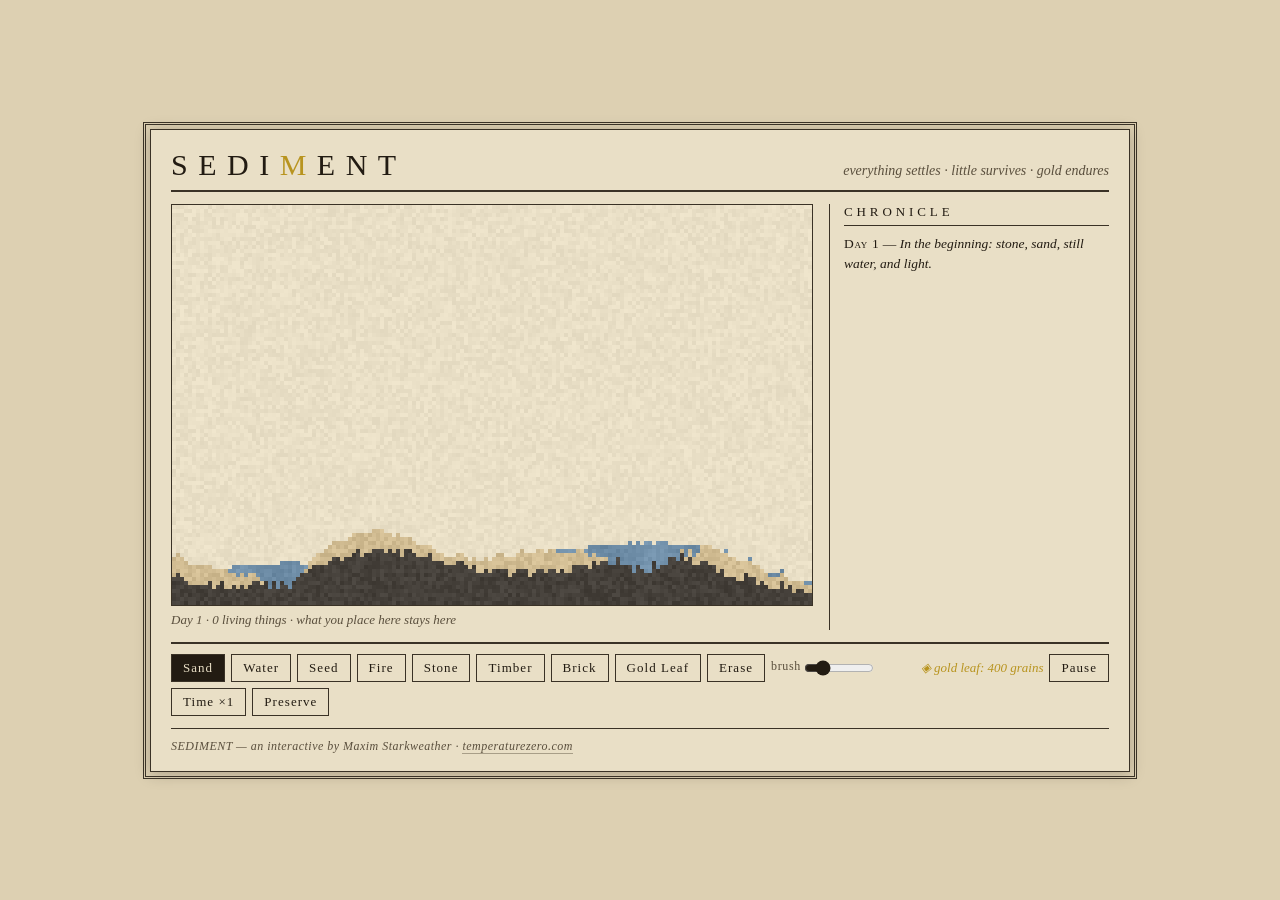
==== src/index.html @ f437fe9c "SEDIMENT A small persistent falling-sand world whose plants carry a one-byte genome. Single HTML fil" ====
<!DOCTYPE html>
<html lang="en">
<head>
<meta charset="UTF-8">
<meta name="viewport" content="width=device-width, initial-scale=1.0">
<title>SEDIMENT — a small world that remembers</title>
<meta name="description" content="A small persistent world of sand, water, fire, and gold that remembers what you build.">
<meta name="author" content="Maxim Starkweather">
<meta property="og:type" content="website">
<meta property="og:site_name" content="TemperatureZero">
<meta property="og:title" content="SEDIMENT — a small world that remembers">
<meta property="og:description" content="A small persistent world of sand, water, fire, and gold that remembers what you build.">
<meta property="og:url" content="https://demo.temperaturezero.com/sediment/">
<meta property="og:image" content="https://demo.temperaturezero.com/sediment/og.png">
<meta name="twitter:card" content="summary_large_image">
<meta name="twitter:title" content="SEDIMENT — a small world that remembers">
<meta name="twitter:description" content="A small persistent world of sand, water, fire, and gold that remembers what you build.">
<meta name="twitter:image" content="https://demo.temperaturezero.com/sediment/og.png">
<meta name="theme-color" content="#ddd0b2">
<link rel="canonical" href="https://demo.temperaturezero.com/sediment/">
<link rel="icon" href="data:image/svg+xml,%3Csvg xmlns='http://www.w3.org/2000/svg' viewBox='0 0 32 32'%3E%3Crect width='32' height='32' fill='%23e9dfc6'/%3E%3Cpath d='M16 2.5 27.5 16 16 29.5 4.5 16Z' fill='%23b8941f'/%3E%3Cpath d='M16 9.5 22 16l-6 6.5L10 16Z' fill='%23e9dfc6'/%3E%3C/svg%3E">
<style>
  /* IM Fell English, self-hosted — matches how temperaturezero.com serves Space Grotesk */
  @font-face{
    font-family:'IM Fell English';
    font-style:normal;font-weight:400;font-display:swap;
    src:url(fonts/IMFellEnglish-Regular.woff2) format('woff2');
    unicode-range:U+0000-00FF,U+0131,U+0152-0153,U+02BB-02BC,U+02C6,U+02DA,U+02DC,U+0304,U+0308,U+0329,U+2000-206F,U+20AC,U+2122,U+2191,U+2193,U+2212,U+2215,U+FEFF,U+FFFD;
  }
  @font-face{
    font-family:'IM Fell English';
    font-style:italic;font-weight:400;font-display:swap;
    src:url(fonts/IMFellEnglish-Italic.woff2) format('woff2');
    unicode-range:U+0000-00FF,U+0131,U+0152-0153,U+02BB-02BC,U+02C6,U+02DA,U+02DC,U+0304,U+0308,U+0329,U+2000-206F,U+20AC,U+2122,U+2191,U+2193,U+2212,U+2215,U+FEFF,U+FFFD;
  }
  :root{
    --vellum:#e9dfc6;
    --vellum-deep:#ddd0b2;
    --ink:#221b12;
    --ink-faded:#5a4f3d;
    --gold:#b8941f;
    --rule:#3a3226;
  }
  *{box-sizing:border-box;margin:0;padding:0}
  html{height:100%}
  body{
    min-height:100%;
    background:var(--vellum-deep);
    color:var(--ink);
    font-family:'IM Fell English', Georgia, 'Times New Roman', serif;
    display:flex;align-items:center;justify-content:center;
    padding:14px;
  }
  .folio{
    background:var(--vellum);
    border:1px solid var(--rule);
    outline:3px double var(--rule);
    outline-offset:4px;
    padding:18px 20px 16px;
    max-width:980px;width:100%;
    box-shadow:0 2px 14px rgba(34,27,18,.25);
    /* margin:auto (not align-items alone) so a tall folio overflows downward
       and stays scrollable instead of being clipped at the top on phones */
    margin:auto;
  }
  header{display:flex;justify-content:space-between;align-items:baseline;border-bottom:2px solid var(--rule);padding-bottom:8px;margin-bottom:12px}
  h1{font-size:30px;letter-spacing:.35em;font-weight:normal}
  h1 .g{color:var(--gold)}
  .motto{font-style:italic;color:var(--ink-faded);font-size:14px}
  .body{display:flex;gap:16px}
  .stage{flex:0 0 auto}
  canvas{
    display:block;
    border:1px solid var(--rule);
    image-rendering:pixelated;
    cursor:crosshair;
    touch-action:none;
    max-width:100%;
  }
  .status{font-size:13px;color:var(--ink-faded);margin-top:6px;font-style:italic;min-height:18px}
  .chronicle{
    flex:1 1 auto;min-width:200px;max-width:280px;
    border-left:1px solid var(--rule);
    padding-left:14px;
    display:flex;flex-direction:column;
  }
  .chronicle h2{
    font-size:13px;letter-spacing:.3em;font-weight:normal;
    border-bottom:1px solid var(--rule);padding-bottom:5px;margin-bottom:8px;
  }
  #chron{
    overflow-y:auto;max-height:400px;
    font-size:13.5px;line-height:1.5;
  }
  #chron p{margin-bottom:9px}
  #chron .d{font-variant:small-caps;letter-spacing:.05em}
  #chron .m{font-style:italic;color:var(--ink-faded)}
  #chron p:first-child .m{color:var(--ink)}
  .bench{
    margin-top:12px;border-top:2px solid var(--rule);padding-top:10px;
    display:flex;flex-wrap:wrap;gap:6px;align-items:center;
  }
  button{
    font-family:inherit;font-size:13px;letter-spacing:.08em;
    background:transparent;color:var(--ink);
    border:1px solid var(--rule);
    padding:5px 11px;cursor:pointer;
  }
  button:hover{background:rgba(34,27,18,.07)}
  button:focus-visible{outline:2px solid var(--gold);outline-offset:2px}
  button.sel{background:var(--ink);color:var(--vellum)}
  button.sel.goldbtn{background:var(--gold);color:var(--ink);border-color:var(--gold)}
  button:disabled{opacity:.35;cursor:not-allowed}
  .spacer{flex:1}
  .grains{font-size:13px;color:var(--gold);font-style:italic;white-space:nowrap}
  .small{font-size:12px;color:var(--ink-faded)}
  label{font-size:12px;color:var(--ink-faded);letter-spacing:.05em}
  input[type=range]{width:70px;accent-color:var(--ink);vertical-align:middle}
  .vaultnote{font-size:12px;color:#8a3b22;font-style:italic;margin-top:4px;display:none}
  .colophon{
    margin-top:12px;border-top:1px solid var(--rule);padding-top:8px;
    font-size:12px;line-height:1.5;color:var(--ink-faded);
    font-style:italic;letter-spacing:.04em;
  }
  .colophon a{
    color:var(--ink-faded);text-decoration:none;
    border-bottom:1px solid rgba(90,79,61,.45);
  }
  .colophon a:hover{color:var(--ink);border-bottom-color:var(--ink)}
  .colophon a:focus-visible{outline:2px solid var(--gold);outline-offset:2px}
  @media (max-width:820px){
    .body{flex-direction:column}
    .chronicle{border-left:none;border-top:1px solid var(--rule);padding-left:0;padding-top:10px;max-width:none}
    #chron{max-height:180px}
  }
  @media (max-width:560px){
    /* the title eats the width on a phone, leaving the motto in a five-line
       sliver beside it — give it its own line instead */
    header{flex-direction:column;align-items:flex-start;gap:3px}
    h1{font-size:24px;letter-spacing:.24em}
    .motto{font-size:13px}
    .folio{padding:14px 14px 12px}
  }
  @media (prefers-reduced-motion:reduce){ /* sim speed unaffected; no decorative motion exists */ }
</style>
</head>
<body>
<div class="folio">
  <header>
    <h1>SEDI<span class="g">M</span>ENT</h1>
    <div class="motto">everything settles &middot; little survives &middot; gold endures</div>
  </header>

  <div class="body">
    <div class="stage">
      <canvas id="c" width="640" height="400" aria-label="A small simulated world of sand, water, plants, fire and gold"></canvas>
      <div class="status" id="status">the world is waking&hellip;</div>
      <div class="vaultnote" id="vaultnote">The vault is unreachable — this world will live only until the page closes.</div>
    </div>
    <aside class="chronicle">
      <h2>CHRONICLE</h2>
      <div id="chron" aria-live="polite"></div>
    </aside>
  </div>

  <div class="bench" id="bench">
    <button data-el="2" class="sel">Sand</button>
    <button data-el="3">Water</button>
    <button data-el="4">Seed</button>
    <button data-el="6">Fire</button>
    <button data-el="1">Stone</button>
    <button data-el="10">Timber</button>
    <button data-el="11">Brick</button>
    <button data-el="9" class="goldbtn" id="goldbtn">Gold&nbsp;Leaf</button>
    <button data-el="0">Erase</button>
    <label>brush <input type="range" id="brush" min="1" max="6" value="2"></label>
    <div class="spacer"></div>
    <span class="grains" id="grains"></span>
    <button id="pause">Pause</button>
    <button id="speed">Time &times;1</button>
    <button id="save">Preserve</button>
  </div>

  <footer class="colophon">
    SEDIMENT — an interactive by Maxim Starkweather &middot;
    <a href="https://temperaturezero.com">temperaturezero.com</a>
  </footer>
</div>

<script>
(() => {
"use strict";

// ---------- constants ----------
const W = 160, H = 100, SCALE = 4;
const EMPTY=0, STONE=1, SAND=2, WATER=3, SEED=4, PLANT=5, FIRE=6, EMBER=7, ASH=8, GOLD=9, TIMBER=10, BRICK=11, FLOWER=12, ROOT=13;
const GOLD_BUDGET = 400;
const TICKS_PER_DAY = 900;
const SAVE_KEY = "sediment-world-v1";

// ---------- tunables ----------
// Per-tick rates. The sim runs one step per animation frame at Time x1, so a
// probability p means roughly p*60 events per second per eligible cell.
// Measured against qa/harness.mjs — change these, re-run the harness.
const P_SAND_SINK      = 0.6;     // sand displacing water beneath it
const WATER_REACH      = 8;       // how far water looks along a surface for a drain
const P_WATER_CREEP    = 0.22;    // sideways drift when there is nowhere to drain
const P_ASH_FALL       = 0.55;    // ash settles slower than sand
const P_ASH_SINK       = 0.30;    // ash working its way down through water
// Ash has to go somewhere. Plants are a matter source — one seed becomes two
// dozen cells and every one of them ends as ash — so with no sink the world
// silts up: measured at 6295 ash cells, 39% of the grid, with the pond filled
// in and the forest starved out behind it.
const P_ASH_DECAY      = 0.0006; // ash weathering away to nothing
const P_SEED_SCATTER   = 0.30;    // density when painting seed
const P_SEED_SINK      = 0.40;    // seed sinking through water
const P_SEED_GERMINATE = 0.03;    // per tick, once bedded on sand/ash near water
// The seed bank, and the reason a forest cannot be wiped out for good. Growth
// is a delayed, synchronised business: a cohort sown together flowers together
// and dies together, so the population booms and busts hard. With short-lived
// seed the bust simply ends it — measured, 3 runs in 4 went extinct inside 60
// days. Dormant seed rides out the crash and re-establishes afterwards.
const SEED_LIFESPAN    = 25000;   // ticks before an ungerminated seed may expire
const P_SEED_EXPIRE    = 0.0004;
// How far from water a seed will bed in, and how far water runs along a root,
// are the strain's own business now — see TRAIT_REACH and TRAIT_ROOT_W below.
// The wild-type values are the 6 and 10 these constants used to hold. A seed
// looking for a wet root is gone as a separate rule: roots that still carry
// water are sources in the water field, so one distance covers both.
const P_PLANT_GROW     = 0.02;
// Per *cell*, per tick. A mature stalk is ~24 cells and lives ~5000 ticks, so
// this works out to roughly 4 side shoots over a plant's life. Anything near the
// wither rate (0.002) and branching outpaces dying: the stand stops being a
// plant and becomes a vine that colonises the whole world.
const P_PLANT_BRANCH   = 0.00004;
const PLANT_LIFESPAN   = 4500;    // +/- noise, then it may wither
// Applies only to a tip, so a whole stalk dies back one cell at a time; the
// rate is per-cell, not per-plant, and a 24-cell tree takes ~24x this to go.
const P_PLANT_WITHER   = 0.01;
// Flowering and seed-set. This is the only way the world makes new seed on its
// own, which makes it the population's throttle as much as its engine.
// Measured on the tip cell, which is the YOUNGEST cell in the stalk — it was
// created last. A high value here delays flowering by its full amount *after*
// the tree finishes growing, and reproduction falls below replacement.
const FLOWER_AGE       = 600;
const FLOWER_MIN_H     = 6;       // ground-level sprouts do not flower
const P_FLOWER         = 0.006;   // per eligible tip per tick
const P_FLOWER_SEED    = 0.004;   // a flower gets ONE attempt, then reverts.
                                  // This also sets how long it stays open: at
                                  // 0.02 a flower was gone in under a second and
                                  // the bloom was never actually visible.
const SEED_THROW       = 12;      // how far the wind carries a dropped seed
// Crowding. Reproduction outruns withering exactly the way branching did, so
// new seed only takes where there is room for it.
const SEED_CROWD_R     = 4;
const SEED_CROWD_MAX   = 20;
// Heartwood: growth old enough to harden into timber.
const LIGNIFY_AGE      = 6000;
const P_LIGNIFY        = 0.02;
// Only the base of a stalk goes woody. Without a cap it runs all the way up:
// once the bottom cell is timber the one above is "rooted" on it and hardens
// too, so a whole tree lignifies faster than its crown dies back and the world
// ends up all stumps and no green — measured at 360 timber against 2 plants.
const LIGNIFY_MAX_H    = 4;
// Grown wood also has to leave again, or stumps accumulate for ever. Only
// heartwood dries out like this; timber the player laid stays put.
const P_HEARTWOOD_ROT  = 0.00005;
const HEARTWOOD        = 255;     // parked in stalk[] to tell grown wood from built
// Roots. They creep through soil only — the bedrock stops them — and they carry
// water: a root beside a pool is wet, and wetness travels along the network,
// losing a cell of reach each step. That is what lets a stand establish further
// out than the pool alone would allow, while still being bounded by how far the
// roots can actually reach back to water.
const P_ROOT_GROW      = 0.005;   // per root (or plant base) per tick
const ROOT_LIFESPAN    = 9000;
const P_ROOT_DIE       = 0.004;   // dead roots go back to sand, so soil is kept
const ROOT_CROWD_MAX   = 3;       // keeps roots as tendrils, not a solid mass
// A root gives back exactly the material it displaced. It used to always die to
// sand, which reads as "the soil is kept" and is not: a root that grew through
// an ash bed and died as sand quietly turned ash into terrain, and ash is the
// only thing plants make that ever leaves again. Measured over 200 sown days,
// sand climbed 447 -> 2803 cells with stone flat at 1381, so none of it was
// erosion — it was the forest laundering its own leavings into ground that can
// never weather away, on course to bury the pools it lives on. Roots carry one
// bit in stalk[] saying which they came from; the low bits stay the wetness.
const ROOT_IN_ASH      = 128;
const ROOT_WET         = 127;
const P_FIRE_TO_PLANT  = 0.28;    // aggressive
// Moderate, but it has to be high enough that a fire reliably crosses from one
// timber cell to the next before burning out (~30 ticks): below ~0.08 the chain
// stalls after a handful of cells and fire never really "spreads" to a build.
const P_FIRE_TO_TIMBER = 0.09;
const P_FIRE_LICK      = 0.10;    // flame reaching upward into empty air
const FIRE_LIFE        = 30;      // +/- noise
const EMBER_LIFE       = 45;
const P_EMBER_TO_ASH   = 0.55;    // otherwise it leaves nothing
const P_STONE_ERODE    = 0.00015; // stone worn to sand where water touches it
const P_TIMBER_ROT     = 0.00025; // timber rotting to ash in water
const P_BRICK_WEATHER  = 0.00008; // brick weathering to sand in water (slower than stone)

// ---------- the genome ----------
// One byte per living cell: four traits of two bits each, carried in a flat
// typed array alongside cells/age/stalk. Traits are read through 256-entry
// lookup tables built once at boot, because unpacking bits per cell per tick is
// exactly the sort of thing that eats the frame budget — the tables turn a trait
// read in the hot loop into a single array index.
const G_HEIGHT=0, G_BRANCH=2, G_REACH=4, G_HUE=6;
const gmk=(h,b,r,u)=>(h&3)|((b&3)<<2)|((r&3)<<4)|((u&3)<<6);
const gtr=(g,shift)=>(g>>shift)&3;
// Index 1 of every trait is the wild type — the plant SEDIMENT had before it had
// a genome — so a world sown today starts where the old one left off and drifts
// away from there rather than starting somewhere new.
const TRAIT_MAX_H  = [14, 24, 31, 38];      // replaces PLANT_MAX_H
const TRAIT_BRANCH = [0.35, 1, 2.4, 5];     // x P_PLANT_BRANCH
// What height and branching cost, in cells of the water reach below. Both are
// otherwise free wins — more tips means more flowers means more seed — and a
// free win fixes at its maximum and stays there: measured, by day 300 every
// region had run to the tallest, thickest genome available and the world was a
// wall of green with the pools invisible behind it. Paying for size in thirst
// puts the tall thickets where the water is and leaves low scrub everywhere
// else, which is a landscape rather than a lawn.
const THIRST_H     = [-1, 0, 2, 4];
const THIRST_B     = [0, 0, 1, 2];
// Water reach is the lever the whole thing turns on: how far from water a seed
// will bed in, how far from water what grows can hold on, and how far water
// travels along this strain's own roots. Ground away from a pool is habitable
// only by a strain that has drifted toward the far end of this scale.
//
// The top of the scale is deliberately short of the distance between the two
// pools. Let the best genome reach the middle of the world and the middle of the
// world fills in, and the dry heart that makes the drift worth watching — the
// ground a strain has to become something else to hold — stops existing.
const TRAIT_REACH  = [4, 6, 8, 10];         // replaces SEED_WATER_RANGE
const TRAIT_ROOT_W = [4, 9, 12, 14];        // replaces ROOT_WET_MAX
// ...and the price of it. Drought tolerance is paid for in growth rate, so a
// thirsty strain reaches flowering height well before a tolerant one and takes
// the shoreline on sheer turnover, while the tolerant strain is the only thing
// that can hold ground further out. Without a cost on this trait it simply fixes
// at its maximum everywhere and there is no gradient left to look at.
const TRAIT_GROW   = [1.6, 1, 0.6, 0.38];   // x P_PLANT_GROW
// Per seed set. One trait steps one notch, so a lineage drifts in a direction
// instead of jittering; a reroll would be noise, not descent.
const P_MUTATE     = 0.18;
// The census that reads the strains is a whole-grid pass, so it runs once an
// in-game day rather than once a tick, and only speaks up when a region has
// enough growth in it to be saying something about.
const DRIFT_MIN_POP = 40;
// The first fortnight is a world establishing itself, not a lineage going
// anywhere: sown seed sorts itself onto the ground that suits it within a day or
// two, and reading that as descent had the chronicle announcing three strains by
// day 17 and then having nothing left to say. Baselines are taken after this.
const DRIFT_SETTLE  = 12;
const DRIFT_MARGIN  = 0.45;  // mean trait notches away from wild type
const DIVERGE_GAP   = 0.9;   // mean notches between two regions' strains

// Reach buys nothing unless being out of reach costs something. Germination
// alone turned out to be far too thin a lever: the frontier is a sliver of the
// stand, so a handful of tolerant seedlings out at the edge were swamped by gene
// flow from the crowd back at the shore, and the trait drifted the *wrong* way —
// measured, mean reach fell from wild type toward the thirstiest strain in every
// region. So a plant holds only ground it can drink on: past its own reach from
// water, a tip gives up far faster than age alone would take it, and the whole
// stand is under selection rather than just its edge.
const P_DROUGHT_WITHER = 0.03;
// The furthest from water any genome can be, which is what the field is capped
// at: the thirstiest reach, less the discount the smallest plant gets for it.
const REACH_MAX = Math.max(...TRAIT_REACH) - Math.min(...THIRST_H) - Math.min(...THIRST_B);

const LUT_MAXH=new Uint8Array(256), LUT_DRINK=new Uint8Array(256),
      LUT_ROOTW=new Uint8Array(256),
      LUT_PGROW=new Float32Array(256), LUT_PBRANCH=new Float32Array(256);
for(let g=0;g<256;g++){
  LUT_MAXH[g]    = TRAIT_MAX_H[gtr(g,G_HEIGHT)];
  LUT_PBRANCH[g] = P_PLANT_BRANCH*TRAIT_BRANCH[gtr(g,G_BRANCH)];
  LUT_ROOTW[g]   = TRAIT_ROOT_W[gtr(g,G_REACH)];
  LUT_PGROW[g]   = P_PLANT_GROW*TRAIT_GROW[gtr(g,G_REACH)];
  // How far from water this strain can live at all — what it can reach, less
  // what its own size drinks. One number, used both for whether a seed will bed
  // in and for whether what grew from it can hold on. Never zero: a plant that
  // cannot live where it stands even with its feet in the pool is not a strain,
  // it is a bug that would look like one.
  LUT_DRINK[g]   = Math.max(1, TRAIT_REACH[gtr(g,G_REACH)]
                             - THIRST_H[gtr(g,G_HEIGHT)] - THIRST_B[gtr(g,G_BRANCH)]);
}
// The plant SEDIMENT had before it had a genome. Growth in a world saved before
// v3 comes back as this, moss tint and all, which is exactly how it looked.
const WILD_GENE=gmk(1,1,1,0);
// Seed the visitor scatters is wild type give or take a notch, with a random
// tint so the lineages that come out of it can be told apart on sight from the
// first day. Sowing it all identical was truer to the story — the world starts
// uniform and diverges — but it made the first hundred days mutation-limited and
// nothing visible happened until day 200. A handful is not a clone.
const sowTrait=()=>{ const r=R(); return r<0.15?0:r<0.85?1:2; };
const sowGene=()=>gmk(sowTrait(),sowTrait(),sowTrait(),(R()*4)|0);
// the tallest any genome can be, used when rebuilding stalk heights from a save
const MAX_STALK = Math.max(...TRAIT_MAX_H);

// ---------- state ----------
const N = W*H;
let cells = new Uint8Array(N);
let age   = new Uint16Array(N);
// height above the root, per plant cell. Measuring a stalk by counting the
// contiguous plant cells below it looks equivalent but is not: a branch hanging
// in air, or a cell that withers to ash mid-stalk, resets the count to 1 and
// lets the plant climb another full cap. Carrying the height explicitly is the
// only way "max ~24 tall" actually holds.
let stalk = new Uint8Array(N);
// the genome of whatever is alive in each cell. Dead cells keep whatever was
// last there — nothing reads it, and every site that makes a living cell writes
// it — but the save strips it so the encoding stays compressible.
let gene  = new Uint8Array(N);
let stamp = new Int32Array(N);
const noise = new Float32Array(N);
for (let i=0;i<N;i++) noise[i] = Math.random()*2-1;

let frame=0, tick=0, day=1, goldLeft=GOLD_BUDGET;
let paused=false, speed=1;
let chron=[]; // [{d, m}] newest first
// Booleans for one-off chronicle entries. Genesis and the initial state used to
// spell this list out twice, which is a standing invitation for the two copies
// to disagree. The drift notes add their own keys as they fire (`reach|the west`
// and so on) rather than being enumerated, since there is one per trait per
// region.
const freshFlags=()=>({sprout:false, fire:false, gilt:false, erode:false, tall:false,
  bigfire:false, build:false, great:false, burnbuild:false, flower:false, sown:false,
  heart:false, mutate:false, diverge:false});
let flags=freshFlags();
let bigFireBurning=false;
let dayMilestones=[10,25,50,100,200,365];
let storageOK=true, dirty=false;

const idx=(x,y)=>y*W+x;
const inB=(x,y)=>x>=0&&x<W&&y>=0&&y<H;
const R=Math.random;

// ---------- regions ----------
const REGIONS=["the west","the heartlands","the east"];
const regionOf=x => x < W/3 ? 0 : x < 2*W/3 ? 1 : 2;
function region(x){ return REGIONS[regionOf(x)]; }

// ---------- chronicle ----------
const chronEl=document.getElementById("chron");
function log(msg){
  chron.unshift({d:day, m:msg});
  if (chron.length>200) chron.length=200;
  renderChron();
  dirty=true;
}
function renderChron(){
  chronEl.innerHTML = chron.map(e=>
    `<p><span class="d">Day ${e.d}</span> — <span class="m">${e.m}</span></p>`).join("");
}

// ---------- world genesis ----------
function genesis(){
  cells.fill(EMPTY); age.fill(0); stalk.fill(0); gene.fill(0);
  // stone bedrock with an uneven brow
  for (let x=0;x<W;x++){
    const g = H-9 + Math.round(3*Math.sin(x/11) + 2*Math.sin(x/29+2) + noise[x]*1.2);
    for (let y=g;y<H;y++) cells[idx(x,y)]=STONE;
    // a dusting of sand atop the stone
    const sd = 2 + Math.round(1.5+1.5*Math.sin(x/7+1));
    for (let y=g-sd;y<g;y++) if(y>0) cells[idx(x,y)]=SAND;
  }
  // carve a bowl and fill it: dig down from the surface, then flood the band
  const pool=(x0,x1,deep,top,bot)=>{
    for (let x=x0;x<x1;x++){
      const depth = Math.round(deep*Math.sin((x-x0)/(x1-x0)*Math.PI));
      for (let d=0; d<depth; d++){
        // find surface then dig
        for (let y=0;y<H;y++){
          const i=idx(x,y);
          if (cells[i]!==EMPTY){ cells[i]=EMPTY; break; }
        }
      }
    }
    for (let x=x0+2;x<x1-2;x++){
      for (let y=top;y<bot;y++){
        const i=idx(x,y);
        if (cells[i]===EMPTY) cells[i]=WATER;
      }
    }
  };
  pool(104,134,5,H-16,H-8);  // the pond in the east
  // A second, far smaller pool in the west. The eastern pond is broad enough
  // that most of what grows around it is shoreline; this one is nearly all
  // frontier, so the two ends of the world put different pressure on whatever
  // takes root there and their strains drift apart. It is also the only reason
  // the west is habitable at all — with one pool the far half of the world was
  // simply out of reach of any genome, and nothing could drift anywhere.
  pool(20,36,4,H-15,H-9);
  invalidateWater();
  day=1; tick=0; goldLeft=GOLD_BUDGET;
  chron=[]; flags=freshFlags();
  log("In the beginning: stone, sand, still water, and light.");
}

// ---------- the census ----------
// Once an in-game day, read what is actually growing in each third of the world
// and say so when a region's strain has moved measurably off the wild type it
// was sown as. A whole-grid pass every tick would be unaffordable; once a day it
// is free, and a day is the resolution the chronicle speaks in anyway.
const DRIFT_NOTES=[
  {shift:G_REACH,  key:"reach",
   up:  r=>`A strain in ${r} learned to live further from water.`,
   down:r=>`The growth in ${r} has crowded back to the water's edge.`},
  {shift:G_HEIGHT, key:"height",
   up:  r=>`The growth in ${r} runs taller than its forebears.`,
   down:r=>`What grows in ${r} has become a low and hurried thing.`},
  {shift:G_BRANCH, key:"branch",
   up:  r=>`Something in ${r} took to branching, and made a thicket of itself.`,
   down:r=>`The stand in ${r} has given up its side shoots.`},
];
const REACH_K=0; // DRIFT_NOTES[0] is water reach — the trait divergence is judged on
function census(){
  if (day<DRIFT_SETTLE) return;
  const pop=[0,0,0], sum=[[0,0,0],[0,0,0],[0,0,0]]; // [region][DRIFT_NOTES index]
  for (let i=0;i<N;i++){
    const t=cells[i];
    if (t!==PLANT && t!==FLOWER) continue;
    const r=regionOf(i%W), g=gene[i];
    pop[r]++;
    for (let k=0;k<DRIFT_NOTES.length;k++) sum[r][k]+=gtr(g,DRIFT_NOTES[k].shift);
  }
  for (let r=0;r<3;r++){
    if (pop[r]<DRIFT_MIN_POP) continue; // too few to be saying anything about
    for (let k=0;k<DRIFT_NOTES.length;k++){
      const n=DRIFT_NOTES[k], key=n.key+"|"+REGIONS[r], base="b:"+key;
      if (flags[key]) continue;
      const mean=sum[r][k]/pop[r];
      // "than its forebears" has to mean the plants that were actually here, not
      // a constant. A handful of sown seed is not all one plant, and the ground
      // sorts it within a day or two — measured against wild type these notes
      // fired on day 6, which reads as drift and is nothing of the kind. The
      // first census a region is populous enough for becomes its own baseline.
      if (flags[base]===undefined){ flags[base]=mean; continue; }
      if (mean >= flags[base]+DRIFT_MARGIN){ flags[key]=true; log(n.up(REGIONS[r])); }
      else if (mean <= flags[base]-DRIFT_MARGIN){ flags[key]=true; log(n.down(REGIONS[r])); }
    }
  }
  if (!flags.diverge){
    for (let a=0;a<3;a++) for (let b=a+1;b<3;b++){
      if (pop[a]<DRIFT_MIN_POP || pop[b]<DRIFT_MIN_POP) continue;
      if (Math.abs(sum[a][REACH_K]/pop[a] - sum[b][REACH_K]/pop[b]) >= DIVERGE_GAP){
        flags.diverge=true;
        log(`What grows in ${REGIONS[a]} and what grows in ${REGIONS[b]} are no longer the same plant.`);
        return;
      }
    }
  }
}

// ---------- how far anything is from a drink ----------
// Every seed used to scan a box around itself for water, and every plant would
// now have to do the same to know whether it is in drought — a 23x23 scan per
// roll at the longest reach, landing squarely in the hot loop the perf budget is
// measured on. One flood-fill shared by the whole world is cheaper than the
// scans it replaces: distance is Chebyshev, so it measures exactly what the old
// box scan measured, capped at the furthest any genome can drink from.
//
// Roots that still carry water are sources too, which is what lets a stand hold
// ground the pool alone could not reach — and keeps that bound honest, since a
// root is only wet while it can trace its own way back to open water.
const FIELD_EVERY = 24;   // ticks between rebuilds; water moves far slower than this
const waterField = new Uint8Array(N);
const colWater   = new Uint8Array(W); // the driest a whole column gets, for drought
const fieldQ     = new Int32Array(N);
let fieldTick    = -1e9;

// Nothing drinks from damp ground. A cell only counts as water a plant can live
// on if it is part of an actual body of it — measured, a forest silts up its own
// ponds: ash sinks, the water it displaces spills over the rim and creeps out
// across the flat until 205 cells of what used to be two pools are a film over
// ninety columns, and every last acre of the world is within reach of a puddle.
// The dry heart the whole drift depends on simply stops existing around day 450.
// One cell deep has two neighbours; two cells deep has five.
const POOL_MIN = 4;
function isPool(i){
  const x=i%W, y=(i/W)|0;
  let n=0;
  for (let dy=-1;dy<=1;dy++)for(let dx=-1;dx<=1;dx++){
    if (!dx && !dy) continue;
    const nx=x+dx, ny=y+dy;
    if (nx<0||nx>=W||ny<0||ny>=H) continue;
    if (cells[ny*W+nx]===WATER && ++n>=POOL_MIN) return true;
  }
  return false;
}

function recomputeWaterField(){
  waterField.fill(255); colWater.fill(255);
  let h=0, t=0;
  for (let i=0;i<N;i++){
    const c=cells[i];
    if ((c===WATER && isPool(i)) || (c===ROOT && (stalk[i]&ROOT_WET)>0)){
      waterField[i]=0; colWater[i%W]=0; fieldQ[t++]=i;
    }
  }
  while (h<t){
    const i=fieldQ[h++], d=waterField[i];
    if (d>=REACH_MAX) continue;
    const x=i%W, y=(i/W)|0, nd=d+1;
    for (let dy=-1;dy<=1;dy++)for(let dx=-1;dx<=1;dx++){
      const nx=x+dx, ny=y+dy;
      if (nx<0||nx>=W||ny<0||ny>=H) continue;
      const j=ny*W+nx;
      if (waterField[j]===255){
        waterField[j]=nd; fieldQ[t++]=j;
        if (nd<colWater[nx]) colWater[nx]=nd;
      }
    }
  }
  fieldTick=tick;
}
const invalidateWater=()=>{ fieldTick=-1e9; };

// ---------- simulation ----------
function solid(t){
  return t===STONE||t===SAND||t===TIMBER||t===BRICK||t===GOLD;
}

// ---------- structural support ----------
// A built cell holds if it rests on the ground or chains sideways back to
// something grounded. Asking each cell only "is a neighbour solid?" lets a
// floating span prop itself up — every cell leans on the next and nothing ever
// falls — so support is flood-filled out from real anchors instead.
const supported=new Uint8Array(N);
const supportQ=new Int32Array(N);
let supportValid=false;

function built(t){ return t===TIMBER||t===BRICK; }
function green(t){ return t===PLANT||t===FLOWER; }
function rootsIn(t){ return t===STONE||t===SAND||t===ASH||t===GOLD||t===TIMBER||t===BRICK||t===ROOT; }
function soil(t){ return t===SAND||t===ASH; }
function rootCrowd(x,y){
  let n=0;
  for (let dy=-1;dy<=1;dy++)for(let dx=-1;dx<=1;dx++){
    const nx=x+dx, ny=y+dy;
    if (inB(nx,ny) && cells[idx(nx,ny)]===ROOT) n++;
  }
  return n;
}
function restsOn(t){ return t!==EMPTY && t!==WATER && !built(t); } // ground underfoot
function sideAnchor(t){ return t===STONE||t===SAND||t===GOLD; }    // a wall to lean on

function recomputeSupport(){
  supported.fill(0);
  let qh=0, qt=0;
  for (let i=0;i<N;i++){
    const t=cells[i];
    const isB=built(t), isG=green(t);
    if (!isB && !isG) continue;
    const x=i%W, y=(i/W)|0;
    const below = y+1<H ? cells[i+W] : STONE; // the floor counts as ground
    if (isB
      ? (restsOn(below) || (x>0 && sideAnchor(cells[i-1])) || (x<W-1 && sideAnchor(cells[i+1])))
      : rootsIn(below)){ // growth is held up only by what it is rooted in
      supported[i]=1; supportQ[qt++]=i;
    }
  }
  while (qh<qt){
    const i=supportQ[qh++];
    const isB=built(cells[i]);
    const x=i%W, y=(i/W)|0;
    // neighbours lean on this one; the cell above rests on it. A stalk cannot
    // hold up a wall and a wall cannot hold up a stalk, so the two networks
    // propagate separately.
    if (x>0   && !supported[i-1] && (isB?built(cells[i-1]):green(cells[i-1]))){ supported[i-1]=1; supportQ[qt++]=i-1; }
    if (x<W-1 && !supported[i+1] && (isB?built(cells[i+1]):green(cells[i+1]))){ supported[i+1]=1; supportQ[qt++]=i+1; }
    if (y>0   && !supported[i-W] && (isB?built(cells[i-W]):green(cells[i-W]))){ supported[i-W]=1; supportQ[qt++]=i-W; }
  }
  supportValid=true;
}
// How much green is already here. Without a crowding limit a self-seeding stand
// fills every cell it can reach — the same failure branching had, with a much
// stronger engine behind it.
function crowded(x,y){
  let n=0;
  for (let dy=-SEED_CROWD_R;dy<=SEED_CROWD_R;dy++)for(let dx=-SEED_CROWD_R;dx<=SEED_CROWD_R;dx++){
    const nx=x+dx, ny=y+dy;
    if (!inB(nx,ny)) continue;
    const t=cells[idx(nx,ny)];
    if ((t===PLANT||t===FLOWER) && ++n>=SEED_CROWD_MAX) return true;
  }
  return false;
}
// Growth that loses its footing collapses. Without this a stalk whose base
// withers — and whose ash then falls away or dissolves — goes on hanging in the
// air, and a mature world fills with green clumps floating over the ground.
function standing(x,y,i){
  const under = y+1<H ? cells[idx(x,y+1)] : STONE;
  if (under!==EMPTY && under!==WATER) return true;
  if (!supportValid) recomputeSupport();
  return supported[i]===1;
}
// standing on ground or on wood already hardened, rather than hanging in air
function rooted(x,y){
  const b = y+1<H ? cells[idx(x,y+1)] : STONE;
  return b===TIMBER||b===STONE||b===SAND||b===ASH||b===BRICK||b===GOLD;
}
function plantHeight(x,y){
  let h=0, yy=y;
  while (yy<H && cells[idx(x,yy)]===PLANT && h<40){ h++; yy++; }
  return h;
}
function set(i,t,a){ cells[i]=t; age[i]=a||0; stamp[i]=frame; }

// Inheritance slips exactly once, when a flower sets seed. One trait moves one
// notch, so a lineage walks in a direction and the walk is legible as descent;
// rerolling the trait would give the same variance as noise and none of the
// story. Tint is the exception — its four values have no order, so it jumps.
function mutate(g){
  if (R()>=P_MUTATE) return g;
  const shift=[G_HEIGHT,G_BRANCH,G_REACH,G_HUE][(R()*4)|0];
  const v=gtr(g,shift);
  const nv = shift===G_HUE ? (v + 1 + ((R()*3)|0)) & 3
                           : Math.max(0, Math.min(3, v + (R()<0.5?-1:1)));
  if (nv===v) return g; // a step off either end of the scale goes nowhere
  if (!flags.mutate){ flags.mutate=true; log("A seed fell that was not quite its parent."); }
  return (g & ~(3<<shift)) | (nv<<shift);
}

function step(){
  frame++; tick++;
  supportValid=false; // the world shifted under everything built; re-derive on demand
  if (tick-fieldTick>=FIELD_EVERY || fieldTick>tick) recomputeWaterField();
  if (tick % TICKS_PER_DAY === 0){
    day++;
    const m = dayMilestones[0];
    if (m && day>=m){ dayMilestones.shift(); log(`The world entered its ${day}th day.`); }
    census();
  }
  let fireCount=0, plantCount=0, builtCount=0;
  const ltr = (frame & 1) === 0;

  for (let y=H-1; y>=0; y--){
    for (let xi=0; xi<W; xi++){
      const x = ltr ? xi : W-1-xi;
      const i = idx(x,y);
      if (stamp[i]===frame) continue;
      const t = cells[i];
      if (t===EMPTY || t===GOLD) continue;

      switch(t){

        case SAND: {
          const b=idx(x,y+1);
          if (y+1<H){
            const bt=cells[b];
            if (bt===EMPTY){ set(b,SAND); set(i,EMPTY); break; }
            if (bt===WATER && R()<P_SAND_SINK){ cells[b]=SAND; cells[i]=WATER; stamp[b]=frame; break; }
            const dir = R()<0.5?-1:1;
            for (const dx of [dir,-dir]){
              const nx=x+dx;
              if (inB(nx,y+1) && cells[idx(nx,y+1)]===EMPTY && cells[idx(nx,y)]===EMPTY){
                set(idx(nx,y+1),SAND); set(i,EMPTY); break;
              }
            }
          }
          break;
        }

        case ASH: {
          // roots hold the soil: ash with something growing on it stays put,
          // otherwise decay pulls the ground out and leaves plants in mid-air
          if (R()<P_ASH_DECAY && !(y>0 && (cells[idx(x,y-1)]===PLANT || cells[idx(x,y-1)]===FLOWER))){
            set(i,EMPTY); break;
          }
          if (R()<P_ASH_FALL && y+1<H){
            const b=idx(x,y+1), bt=cells[b];
            if (bt===EMPTY){ set(b,ASH); set(i,EMPTY); break; }
            if (bt===WATER && R()<P_ASH_SINK){ cells[b]=ASH; cells[i]=WATER; stamp[b]=frame; break; }
            const dir=R()<0.5?-1:1, nx=x+dir;
            if (inB(nx,y+1) && cells[idx(nx,y+1)]===EMPTY && cells[idx(nx,y)]===EMPTY){
              set(idx(nx,y+1),ASH); set(i,EMPTY);
            }
          }
          break;
        }

        case WATER: {
          if (y+1<H && cells[idx(x,y+1)]===EMPTY){ set(idx(x,y+1),WATER); set(i,EMPTY); break; }
          let moved=false;
          const dir=R()<0.5?-1:1;
          for (const dx of [dir,-dir]){
            const nx=x+dx;
            if (inB(nx,y+1) && cells[idx(nx,y+1)]===EMPTY){
              set(idx(nx,y+1),WATER); set(i,EMPTY); moved=true; break;
            }
          }
          if (moved) break;
          // Look along the surface for the nearest cell it could descend from and
          // step toward it. A purely random sidestep makes water twitch in place;
          // aiming at the drain is what makes it find its level.
          let flow=0, best=WATER_REACH+1;
          for (const dx of [dir,-dir]){
            for (let d=1; d<=WATER_REACH; d++){
              const nx=x+dx*d;
              if (!inB(nx,y) || cells[idx(nx,y)]!==EMPTY) break; // wall — stop looking this way
              if (y+1<H && cells[idx(nx,y+1)]===EMPTY){
                if (d<best){ best=d; flow=dx; }
                break;
              }
            }
          }
          if (flow!==0){ set(idx(x+flow,y),WATER); set(i,EMPTY); break; }
          // Nowhere to drain: creep sideways occasionally, enough to even out a
          // flat surface without the whole pond shivering every tick.
          if (R()<P_WATER_CREEP){
            for (const dx of [dir,-dir]){
              const nx=x+dx;
              if (inB(nx,y) && cells[idx(nx,y)]===EMPTY){
                set(idx(nx,y),WATER); set(i,EMPTY); break;
              }
            }
          }
          break;
        }

        case SEED: {
          const g=gene[i];
          if (y+1<H && cells[idx(x,y+1)]===EMPTY){ const j=idx(x,y+1); set(j,SEED,age[i]); gene[j]=g; set(i,EMPTY); break; }
          if (y+1<H && cells[idx(x,y+1)]===WATER && R()<P_SEED_SINK){ // sink through water
            const j=idx(x,y+1);
            cells[j]=SEED; age[j]=age[i]; gene[j]=g; cells[i]=WATER; age[i]=0; stamp[j]=frame; break;
          }
          age[i]++;
          const below = y+1<H ? cells[idx(x,y+1)] : STONE;
          // roll first: crowded() is the expensive part of this case now that
          // water is a field lookup rather than a scan
          if (R()<P_SEED_GERMINATE && (below===SAND||below===ASH||below===ROOT)
              && waterField[i]<=LUT_DRINK[g]
              && !crowded(x,y)){
            set(i,PLANT,0); stalk[i]=1;
            if (!flags.sprout){ flags.sprout=true; log(`The first green thing took root in ${region(x)}.`); }
            break;
          }
          if (age[i]>SEED_LIFESPAN && R()<P_SEED_EXPIRE){ set(i,EMPTY); } // seeds are not forever
          break;
        }

        case PLANT: {
          plantCount++;
          age[i]++;
          const g=gene[i];
          if (!standing(x,y,i)) { set(i,ASH); break; }
          // Heartwood. Growth that lives long enough hardens to timber, but only
          // from the base upward — a trunk goes woody while the foliage above it
          // stays soft, and a branch left hanging in air never does.
          if (age[i] > LIGNIFY_AGE && stalk[i]<=LIGNIFY_MAX_H && R()<P_LIGNIFY && rooted(x,y)){
            set(i,TIMBER,0); stalk[i]=HEARTWOOD;
            if (!flags.heart){ flags.heart=true; log(`The oldest wood in ${region(x)} hardened into timber.`); }
            break;
          }
          // grow upward, bounded by how far this shoot already is from its root.
          // A shoot pushes loose seed aside instead of being walled in by it.
          // Sowing a thick patch used to trap the one seed that germinated: the
          // rest of the pile sat on top of it and growth needed EMPTY above.
          const above = y>0 ? cells[idx(x,y-1)] : STONE;
          const canGrow = y>0 && (above===EMPTY || above===SEED) && stalk[i]<LUT_MAXH[g];
          if (canGrow && R()<LUT_PGROW[g]){
            const j=idx(x,y-1);
            // the displaced seed keeps its own genome, not the shoot's
            if (above===SEED && y>1 && cells[idx(x,y-2)]===EMPTY){
              const k=idx(x,y-2); set(k,SEED,age[j]); gene[k]=gene[j];
            }
            set(j,PLANT,0); stalk[j]=stalk[i]+1; gene[j]=g;
            if (!flags.tall && stalk[j]>=18){ flags.tall=true; log(`A great growth in ${region(x)} reached toward the sky.`); }
          }
          // Once it can grow no further — at its genome's full height, with open
          // air still above it — a tip may open. It used to be able to flower on
          // any tick a growth roll happened to fail, from six cells up, which
          // every strain reaches within a couple of hundred ticks of a
          // 4500-tick life: growth rate then changed a plant's lifetime seed by
          // about a seventh, so the cost of drought tolerance was very nearly
          // free and reach drifted up wherever it was not outright fatal. Made
          // to finish growing first, a slow grower spends roughly a third of the
          // time in flower that a fast one does, and the shoreline is worth
          // winning again.
          else if (!canGrow && age[i]>FLOWER_AGE && stalk[i]>=FLOWER_MIN_H && y>0 && (above===EMPTY || above===SEED) && R()<P_FLOWER){
            set(i,FLOWER,age[i]);
            if (!flags.flower){ flags.flower=true; log(`The first flower opened in ${region(x)}.`); }
            break;
          }
          // put down a root from the base of the stalk
          if (stalk[i]===1 && y+1<H && soil(cells[idx(x,y+1)]) && R()<P_ROOT_GROW){
            const j=idx(x,y+1), was=cells[j];
            set(j,ROOT,0); stalk[j]=(was===ASH?ROOT_IN_ASH:0); gene[j]=g;
          }
          // branch — a side shoot inherits its parent's height, so branching
          // cannot be used to climb past the cap
          if (R()<LUT_PBRANCH[g]){
            const dx=R()<0.5?-1:1, nx=x+dx;
            if (inB(nx,y) && cells[idx(nx,y)]===EMPTY){
              const j=idx(nx,y);
              set(j,PLANT, age[i]); stalk[j]=stalk[i]; gene[j]=g;
            }
          }
          // Die back from the tip. Withering a cell at random cuts the stalk in
          // the middle, and since growth needs its roots the whole crown above
          // the cut is orphaned and unzips — measured, a stand wiped itself out
          // within a fortnight. Only a tip may go, so a tree retreats downward
          // and the base is always the last of it to die. Thirst takes a tip the
          // same way, and without waiting for old age.
          if (y===0 || !green(cells[idx(x,y-1)])){
            if (colWater[x]>LUT_DRINK[g] && R()<P_DROUGHT_WITHER){ set(i,ASH); break; }
            if (age[i] > PLANT_LIFESPAN + noise[i]*1500 && R()<P_PLANT_WITHER){ set(i,ASH); }
          }
          break;
        }

        case ROOT: {
          age[i]++;
          // draw water: straight from a pool alongside, or along the network,
          // one cell of reach lost per step
          let wet=0;
          for (const [dx,dy] of [[0,1],[0,-1],[1,0],[-1,0]]){
            const nx=x+dx, ny=y+dy;
            if (!inB(nx,ny)) continue;
            const j=idx(nx,ny), nt=cells[j];
            if (nt===WATER && isPool(j)){ wet=LUT_ROOTW[gene[i]]; break; }
            if (nt===ROOT && (stalk[j]&ROOT_WET)-1>wet) wet=(stalk[j]&ROOT_WET)-1;
          }
          stalk[i]=wet|(stalk[i]&ROOT_IN_ASH); // wetness changes, provenance does not
          // Creep on through the soil, but only while there is still water to
          // carry. Ungated, the network weaves the whole soil layer into a
          // lattice and piles it into a mound. Tying growth to wetness bounds
          // the root halo to this strain's TRAIT_ROOT_W cells from open water,
          // for free.
          if (wet>0 && R()<P_ROOT_GROW){
            const opts=[[0,1],[0,1],[-1,1],[1,1],[-1,0],[1,0]]; // biased downward
            const [dx,dy]=opts[(R()*opts.length)|0];
            const nx=x+dx, ny=y+dy;
            if (inB(nx,ny)){
              const j=idx(nx,ny);
              const was=cells[j];
              if (soil(was) && rootCrowd(nx,ny)<ROOT_CROWD_MAX){
                set(j,ROOT,0); stalk[j]=(wet>0?wet-1:0)|(was===ASH?ROOT_IN_ASH:0); gene[j]=gene[i];
              }
            }
          }
          if (age[i]>ROOT_LIFESPAN && R()<P_ROOT_DIE){
            set(i, (stalk[i]&ROOT_IN_ASH)?ASH:SAND); stalk[i]=0;
          }
          break;
        }

        case FLOWER: {
          plantCount++;
          age[i]++;
          if (!standing(x,y,i)) { set(i,ASH); break; }
          // One attempt at setting seed, then it falls back to leaf. One shot per
          // flower is what stops a mature stand from seeding without limit.
          if (R()<P_FLOWER_SEED){
            const nx = x + (R()<0.5?-1:1)*(2+Math.floor(R()*SEED_THROW));
            const ny = y - 1 - Math.floor(R()*3);
            if (inB(nx,ny) && cells[idx(nx,ny)]===EMPTY){
              const j=idx(nx,ny);
              set(j,SEED,0); gene[j]=mutate(gene[i]); // the one place inheritance can slip
              if (!flags.sown){ flags.sown=true; log(`The world sowed itself in ${region(nx)}.`); }
            }
            set(i,PLANT,age[i]);
            break;
          }
          if (y===0 || !green(cells[idx(x,y-1)])){
            if (colWater[x]>LUT_DRINK[gene[i]] && R()<P_DROUGHT_WITHER){ set(i,ASH); break; }
            if (age[i] > PLANT_LIFESPAN + noise[i]*1500 && R()<P_PLANT_WITHER){ set(i,ASH); }
          }
          break;
        }

        case FIRE: {
          fireCount++;
          // water quenches
          let doused=false;
          for (const [dx,dy] of [[0,1],[0,-1],[1,0],[-1,0]]){
            const nx=x+dx, ny=y+dy;
            if (inB(nx,ny) && cells[idx(nx,ny)]===WATER){ set(i,EMPTY); doused=true; break; }
          }
          if (doused) break;
          // spread to plants and timber
          for (const [dx,dy] of [[0,1],[0,-1],[1,0],[-1,0]]){
            const nx=x+dx, ny=y+dy;
            if (!inB(nx,ny)) continue;
            const nb=cells[idx(nx,ny)];
            if (nb===PLANT && R()<P_FIRE_TO_PLANT){
              set(idx(nx,ny),FIRE,0);
              if (!flags.fire){ flags.fire=true; log(`Fire was set loose in ${region(nx)}.`); }
            } else if (nb===TIMBER && R()<P_FIRE_TO_TIMBER){
              set(idx(nx,ny),FIRE,0);
              if (!flags.burnbuild){ flags.burnbuild=true; log("Fire found the timber. What was built began to burn."); }
            }
          }
          // flame licks upward
          if (y>0 && cells[idx(x,y-1)]===EMPTY && R()<P_FIRE_LICK){ set(idx(x,y-1),FIRE, 26); }
          age[i]++;
          if (age[i] > FIRE_LIFE + noise[i]*10){ set(i,EMBER,0); }
          break;
        }

        case EMBER: {
          age[i]++;
          if (age[i]>EMBER_LIFE){ set(i, R()<P_EMBER_TO_ASH ? ASH : EMPTY); }
          break;
        }

        case TIMBER:
        case BRICK: {
          // heartwood dries and crumbles back to soil; built timber does not
          if (t===TIMBER && stalk[i]===HEARTWOOD && R()<P_HEARTWOOD_ROT){ set(i,ASH); stalk[i]=0; break; }
          if (stalk[i]!==HEARTWOOD) builtCount++; // heartwood grew here, nobody built it
          // slow decay beside water: timber rots, brick weathers
          if (R()<(t===TIMBER?P_TIMBER_ROT:P_BRICK_WEATHER)){
            for (const [dx,dy] of [[0,1],[0,-1],[1,0],[-1,0]]){
              const nx=x+dx, ny=y+dy;
              if (inB(nx,ny) && cells[idx(nx,ny)]===WATER){
                set(i, t===TIMBER ? ASH : SAND);
                break;
              }
            }
            if (cells[i]!==t) break;
          }
          // support: holds if resting on something, or anchored back to ground
          // through its neighbours (allows lintels and spans); one flood-fill
          // per tick, and only once something is actually hanging over a gap
          const below = y+1<H ? cells[idx(x,y+1)] : STONE;
          if (below===EMPTY || below===WATER){
            if (!supportValid) recomputeSupport();
            if (!supported[i]){
              const j=idx(x,y+1), mark=stalk[i];
              if (below===EMPTY){ set(j,t); set(i,EMPTY); }
              else { cells[j]=t; cells[i]=WATER; stamp[j]=frame; }
              stalk[j]=mark; stalk[i]=0; // the heartwood mark falls with the wood
            }
          }
          break;
        }

        case STONE: {
          // slow erosion beside water — the world's memento mori
          if (R()<P_STONE_ERODE){
            for (const [dx,dy] of [[0,1],[0,-1],[1,0],[-1,0]]){
              const nx=x+dx, ny=y+dy;
              if (inB(nx,ny) && cells[idx(nx,ny)]===WATER){
                set(i,SAND);
                if (!flags.erode){ flags.erode=true; log("Water wore the first stone to sand. Nothing ungilded is safe."); }
                break;
              }
            }
          }
          break;
        }
      }
    }
  }

  // great-burning bookkeeping
  if (fireCount>60 && !bigFireBurning){
    bigFireBurning=true;
    log("A great burning swept the world.");
  }
  if (bigFireBurning && fireCount===0){
    bigFireBurning=false;
    log("The burning ended. Ash settled over everything.");
  }
  if (!flags.great && builtCount>=150){
    flags.great=true;
    log("A great work now stands in the world.");
  }
  window.__plantCount = plantCount;
}

// ---------- rendering ----------
const cv=document.getElementById("c");
const ctx=cv.getContext("2d");
ctx.imageSmoothingEnabled=false;
const off=document.createElement("canvas"); off.width=W; off.height=H;
const octx=off.getContext("2d");
const img=octx.createImageData(W,H);
const px=img.data;

function shade(base, amt){ // base [r,g,b], amt -1..1
  return [
    Math.max(0,Math.min(255, base[0]+amt)),
    Math.max(0,Math.min(255, base[1]+amt)),
    Math.max(0,Math.min(255, base[2]+amt)),
  ];
}
const C_PAPER=[233,223,198], C_STONE=[69,64,58], C_SAND=[209,188,146],
      C_WATER=[111,142,168], C_SEED=[109,81,54], C_PLANT=[92,111,76],
      C_FIRE=[192,86,44], C_FIRE2=[224,142,58], C_EMBER=[138,59,34],
      C_ASH=[167,157,144], C_GOLD=[201,162,39], C_GOLD2=[232,200,90],
      C_TIMBER=[121,88,54], C_BRICK=[143,80,60], C_FLOWER=[178,108,132], C_ROOT=[96,68,44];
// The tint a lineage carries. Four pigments a copyist would have had on the
// bench — the wild type keeps the moss it always was — so a strain is a thing
// you can see spreading rather than a number in a save file. The tint is
// inherited and does nothing else: it is a name, not an advantage.
const C_PLANT_HUE=[C_PLANT, [126,118,62], [62,103,97], [56,82,60]];         // moss, olive, verdigris, pine
const C_FLOWER_HUE=[C_FLOWER, [196,146,84], [110,120,158], [162,72,74]];    // rose, saffron, woad, madder
const LUT_HUE=new Uint8Array(256);
for(let g=0;g<256;g++) LUT_HUE[g]=gtr(g,G_HUE);

let t0=0;
function render(){
  t0+=0.06;
  for (let i=0;i<N;i++){
    const t=cells[i];
    const n=noise[i];
    let c;
    switch(t){
      case EMPTY: c=shade(C_PAPER, n*7); break;
      case STONE: c=shade(C_STONE, n*10); break;
      case SAND:  c=shade(C_SAND,  n*12); break;
      case WATER: c=shade(C_WATER, n*8 + Math.sin(t0 + (i%W)*0.3)*6); break;
      case SEED:  c=shade(C_SEED,  n*8); break;
      case PLANT: c=shade(C_PLANT_HUE[LUT_HUE[gene[i]]], n*12 - Math.min(30, age[i]/200)); break;
      case FIRE:  c=R()<0.5?C_FIRE:C_FIRE2; break;
      case EMBER: c=shade(C_EMBER, n*10); break;
      case ASH:   c=shade(C_ASH,   n*10); break;
      case GOLD:  c=(R()<0.02)?C_GOLD2:shade(C_GOLD, n*10); break;
      case FLOWER:c=shade(C_FLOWER_HUE[LUT_HUE[gene[i]]], n*10); break;
      case ROOT:  c=shade(C_ROOT,   n*9); break;
      case TIMBER:c=shade(C_TIMBER, n*16); break;
      case BRICK: c=shade(C_BRICK, n*9); break;
      default:    c=C_PAPER;
    }
    const p=i*4;
    px[p]=c[0]; px[p+1]=c[1]; px[p+2]=c[2]; px[p+3]=255;
  }
  octx.putImageData(img,0,0);
  ctx.drawImage(off,0,0,W*SCALE,H*SCALE);
}

// ---------- input ----------
let currentEl=SAND, brushSize=2, painting=false;
const bench=document.getElementById("bench");
bench.addEventListener("click",e=>{
  const b=e.target.closest("button[data-el]");
  if(!b) return;
  currentEl=+b.dataset.el;
  bench.querySelectorAll("button[data-el]").forEach(x=>x.classList.toggle("sel",x===b));
});
document.getElementById("brush").addEventListener("input",e=>brushSize=+e.target.value);

function paint(cx,cy){
  const r=brushSize;
  for(let dy=-r;dy<=r;dy++)for(let dx=-r;dx<=r;dx++){
    if(dx*dx+dy*dy>r*r) continue;
    const x=cx+dx,y=cy+dy;
    if(!inB(x,y)) continue;
    const i=idx(x,y);
    const t=cells[i];
    if (currentEl===EMPTY){ if(t!==EMPTY){cells[i]=EMPTY;age[i]=0;dirty=true;} continue; }
    if (currentEl===GOLD){
      if (t===EMPTY && goldLeft>0){
        cells[i]=GOLD; goldLeft--; dirty=true;
        if(!flags.gilt){ flags.gilt=true; log("Something was gilded. It will outlast everything here."); }
      }
      continue;
    }
    if (currentEl===FIRE){
      if (t===EMPTY || t===PLANT || t===SEED){ cells[i]=FIRE; age[i]=0; dirty=true; }
      continue;
    }
    if (currentEl===SEED){
      if (t===EMPTY && R()<P_SEED_SCATTER){ cells[i]=SEED; age[i]=0; gene[i]=sowGene(); dirty=true; }
      continue;
    }
    if ((currentEl===TIMBER || currentEl===BRICK) && t===EMPTY){
      cells[i]=currentEl; age[i]=0; stalk[i]=0; dirty=true;
      if(!flags.build){ flags.build=true; log(`The first thing was built by hand in ${region(x)}.`); }
      continue;
    }
    if (t===EMPTY){ cells[i]=currentEl; age[i]=0; dirty=true; }
  }
  // pouring water, or digging out from under it, should tell on the next tick
  // rather than whenever the field happens to come round again
  invalidateWater();
  updateGrains();
}
function evtCell(e){
  const rect=cv.getBoundingClientRect();
  const sx=cv.width/rect.width, sy=cv.height/rect.height;
  const x=Math.floor((e.clientX-rect.left)*sx/SCALE);
  const y=Math.floor((e.clientY-rect.top)*sy/SCALE);
  return [x,y];
}
cv.addEventListener("pointerdown",e=>{painting=true;cv.setPointerCapture(e.pointerId);paint(...evtCell(e));});
cv.addEventListener("pointermove",e=>{if(painting)paint(...evtCell(e));});
cv.addEventListener("pointerup",()=>painting=false);
cv.addEventListener("pointercancel",()=>painting=false);

// ---------- controls ----------
const pauseBtn=document.getElementById("pause");
pauseBtn.addEventListener("click",()=>{
  paused=!paused;
  pauseBtn.textContent=paused?"Resume":"Pause";
});
const speedBtn=document.getElementById("speed");
// x32 exists because inheritance is not watchable at x8: a strain needs tens of
// in-game days to drift anywhere, which is minutes of real time at the old top
// speed and under a minute at this one.
const speeds=[1,3,8,32];
speedBtn.addEventListener("click",()=>{
  const k=(speeds.indexOf(speed)+1)%speeds.length;
  speed=speeds[k];
  speedBtn.innerHTML=`Time &times;${speed}`;
});
document.getElementById("save").addEventListener("click",()=>saveWorld(true));

const grainsEl=document.getElementById("grains");
const goldbtn=document.getElementById("goldbtn");
function updateGrains(){
  grainsEl.textContent = `\u25c8 gold leaf: ${goldLeft} grains`;
  goldbtn.disabled = goldLeft<=0;
}

// ---------- status ----------
const statusEl=document.getElementById("status");
function updateStatus(){
  const p=window.__plantCount||0;
  statusEl.textContent=`Day ${day} · ${p} living things · what you place here stays here`;
}

// ---------- persistence ----------
// The world goes into the vault one channel at a time, each run-length encoded.
// It is nearly all long runs of the same value, so the whole thing stays a few
// kilobytes even for a grown-in forest.
function rle(read){
  const parts=[];
  let cur=read(0), count=1;
  for(let i=1;i<N;i++){
    const v=read(i);
    if(v===cur && count<9999){count++;}
    else{parts.push(cur+"x"+count);cur=v;count=1;}
  }
  parts.push(cur+"x"+count);
  return parts.join(",");
}
function unrle(s,out){
  let i=0;
  for(const part of String(s||"").split(",")){
    const [t,c]=part.split("x").map(Number);
    if(!(c>0)||!Number.isFinite(t)) continue;
    for(let k=0;k<c && i<N;k++) out[i++]=t;
  }
  return out;
}
const alive=t=>t===PLANT||t===FLOWER||t===SEED||t===ROOT;
const encodeGrid=()=>rle(i=>cells[i]);
// Dead cells keep the genome of whatever last lived there, which the simulation
// never reads but which would wreck the encoding — one run per cell instead of a
// handful. Zero it on the way out.
const encodeGene=()=>rle(i=>alive(cells[i])?gene[i]:0);
// What stalk[] remembers that the grid cannot. Stalk heights come back by
// measuring each column of green and root wetness re-wets itself from the pool
// within a few ticks, but two things are invisible in the grid:
//   1  this timber grew here — without it every reload promoted the world's
//      stumps to permanent masonry, and they piled up exactly the way
//      P_HEARTWOOD_ROT exists to stop
//   2  this root came up through ash — without it every reload turned a whole
//      generation of roots into sand-makers again, which is the same leak
//      ROOT_IN_ASH was added to close, just paid once per visit
const encodeWood=()=>rle(i=>
  (cells[i]===TIMBER && stalk[i]===HEARTWOOD) ? 1 :
  (cells[i]===ROOT && (stalk[i]&ROOT_IN_ASH)) ? 2 : 0);
const decodeGrid=s=>unrle(s,new Uint8Array(N));
function saveWorld(manual){
  if(!storageOK) { if(manual) statusEl.textContent="The vault is unreachable — nothing can be preserved."; return; }
  try{
    const payload=JSON.stringify({
      v:3, day, tick, gold:goldLeft, chron, flags,
      grid:encodeGrid(), gene:encodeGene(), wood:encodeWood()
    });
    localStorage.setItem(SAVE_KEY,payload);
    if(manual){ statusEl.textContent=`Day ${day} · the world was preserved.`; }
    dirty=false;
  }catch(err){
    // most likely QuotaExceededError, or a browser that blocks writes outright
    console.error("save failed",err);
    if(manual) statusEl.textContent="Preservation failed — the vault refused.";
  }
}
function loadWorld(){
  let raw;
  try{
    raw=localStorage.getItem(SAVE_KEY);
  }catch(err){
    // reading can throw where storage is blocked entirely (private modes, hardened settings)
    storageOK=false;
    return false;
  }
  if(!raw) return false; // nothing preserved yet — a fresh world, not an error
  try{
    const s=JSON.parse(raw);
    // build into locals first, so a malformed save can't leave a half-restored world
    const grid=decodeGrid(s.grid);
    const ages=new Uint16Array(N);
    for(let i=0;i<N;i++) if(grid[i]===PLANT||grid[i]===FLOWER) ages[i]=1000+Math.floor(Math.random()*1500);
    // The genome channel arrived with v3. Anything older is read by what it does
    // not have rather than by its version number: growth in a v1 or v2 world is
    // wild type by definition — it is the only plant those worlds ever had — and
    // the wild tint is the moss green they were drawn in, so an old world comes
    // back looking exactly as it was left.
    const genes=new Uint8Array(N);
    if (s.gene) unrle(s.gene, genes);
    else for(let i=0;i<N;i++) if(alive(grid[i])) genes[i]=WILD_GENE;
    // stalk heights are derivable from the grid, so they are not saved; rebuild
    // them by measuring each column upward from its base
    const stalks=new Uint8Array(N);
    for(let x=0;x<W;x++){
      let run=0;
      for(let y=H-1;y>=0;y--){
        const j=y*W+x;
        if(grid[j]===PLANT||grid[j]===FLOWER){ run=Math.min(run+1,MAX_STALK); stalks[j]=run; }
        else run=0;
      }
    }
    // ...except what grew where, which does not survive the round trip unaided.
    // Saves without the channel leave heartwood as built timber and roots with
    // no memory of the ash they came up through, which is what every save before
    // v3 did anyway.
    if (s.wood){
      const wood=unrle(s.wood,new Uint8Array(N));
      for(let i=0;i<N;i++){
        if(wood[i]===1 && grid[i]===TIMBER) stalks[i]=HEARTWOOD;
        else if(wood[i]===2 && grid[i]===ROOT) stalks[i]=ROOT_IN_ASH; // wetness 0, re-wets next tick
      }
    }
    cells=grid; age=ages; stalk=stalks; gene=genes; invalidateWater();
    day=s.day||1; tick=s.tick||0; goldLeft=(typeof s.gold==="number")?s.gold:GOLD_BUDGET;
    chron=s.chron||[]; flags=Object.assign(flags, s.flags||{});
    dayMilestones=dayMilestones.filter(m=>m>day);
    renderChron();
    log("The world was opened again. It had not forgotten.");
    return true;
  }catch(err){
    // an unreadable save should cost the visitor a world, not the whole piece
    console.error("the vault held something unreadable",err);
    return false;
  }
}

// ---------- boot ----------
(function boot(){
  // probe for a writable localStorage: it exists but throws on write in some
  // private-browsing modes, so presence alone is not proof it works
  try{
    const probe=SAVE_KEY+"-probe";
    localStorage.setItem(probe,"1");
    localStorage.removeItem(probe);
  }catch(err){
    storageOK=false;
  }
  let loaded=false;
  if (storageOK) loaded=loadWorld();
  if(!storageOK) document.getElementById("vaultnote").style.display="block";
  if(!loaded) genesis();
  updateGrains();

  let statusTimer=0;
  function loop(){
    if(!paused){ for(let k=0;k<speed;k++) step(); }
    render();
    if(++statusTimer>=20){ statusTimer=0; updateStatus(); }
    requestAnimationFrame(loop);
  }
  loop();

  setInterval(()=>{ if(dirty && !paused) saveWorld(false); }, 20000);
  document.addEventListener("visibilitychange",()=>{ if(document.hidden) saveWorld(false); });
})();

})();
</script>
</body>
</html>
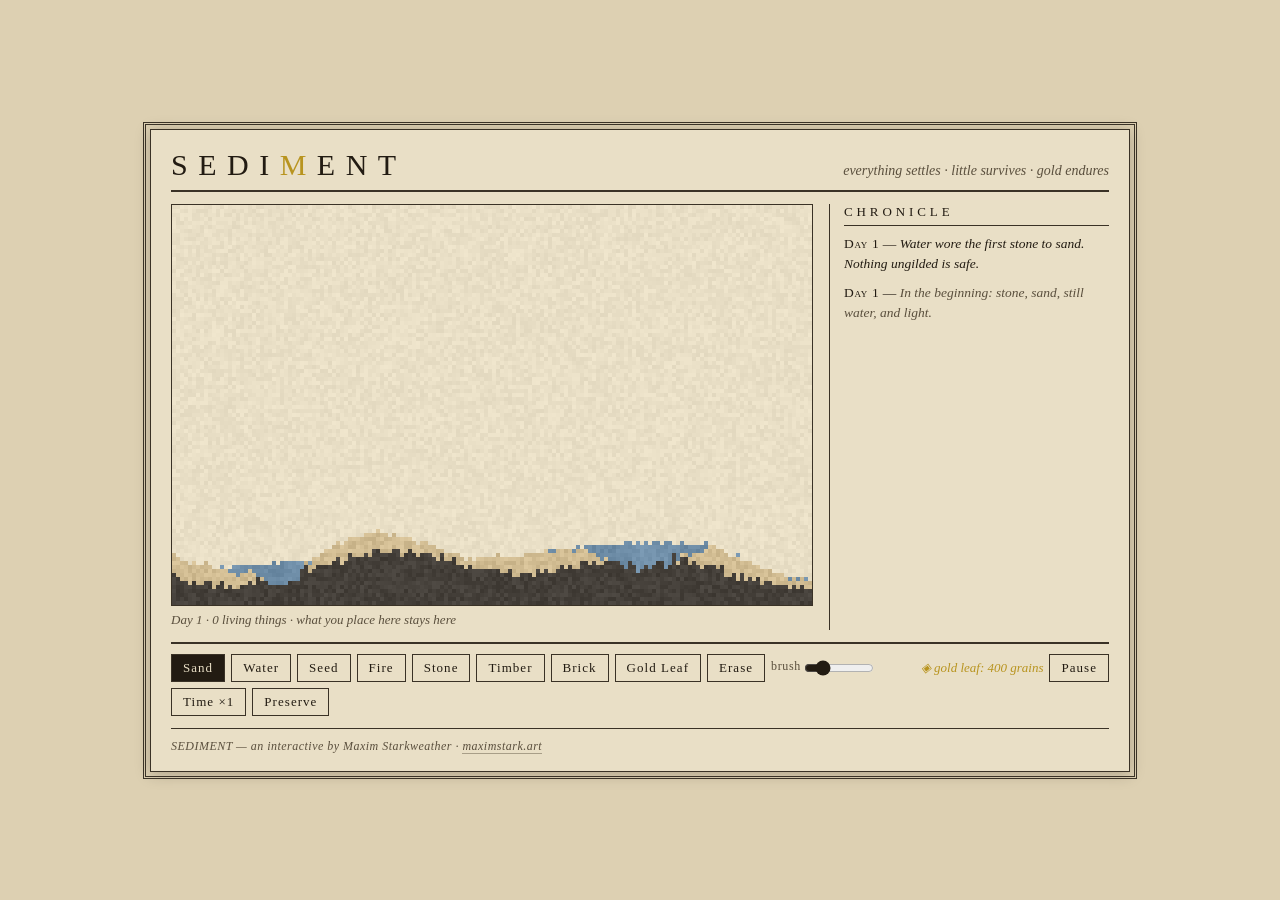
==== commit 9cecdc6d: "Metadata and footer point at maximstark.art, not the old demo address Co-Authored-By: Claude Opus 5." ====
--- a/src/index.html
+++ b/src/index.html
@@ -7,17 +7,17 @@
 <meta name="description" content="A small persistent world of sand, water, fire, and gold that remembers what you build.">
 <meta name="author" content="Maxim Starkweather">
 <meta property="og:type" content="website">
-<meta property="og:site_name" content="TemperatureZero">
+<meta property="og:site_name" content="Maxim Stark">
 <meta property="og:title" content="SEDIMENT — a small world that remembers">
 <meta property="og:description" content="A small persistent world of sand, water, fire, and gold that remembers what you build.">
-<meta property="og:url" content="https://demo.temperaturezero.com/sediment/">
-<meta property="og:image" content="https://demo.temperaturezero.com/sediment/og.png">
+<meta property="og:url" content="https://maximstark.art/sediment/">
+<meta property="og:image" content="https://maximstark.art/sediment/og.png">
 <meta name="twitter:card" content="summary_large_image">
 <meta name="twitter:title" content="SEDIMENT — a small world that remembers">
 <meta name="twitter:description" content="A small persistent world of sand, water, fire, and gold that remembers what you build.">
-<meta name="twitter:image" content="https://demo.temperaturezero.com/sediment/og.png">
+<meta name="twitter:image" content="https://maximstark.art/sediment/og.png">
 <meta name="theme-color" content="#ddd0b2">
-<link rel="canonical" href="https://demo.temperaturezero.com/sediment/">
+<link rel="canonical" href="https://maximstark.art/sediment/">
 <link rel="icon" href="data:image/svg+xml,%3Csvg xmlns='http://www.w3.org/2000/svg' viewBox='0 0 32 32'%3E%3Crect width='32' height='32' fill='%23e9dfc6'/%3E%3Cpath d='M16 2.5 27.5 16 16 29.5 4.5 16Z' fill='%23b8941f'/%3E%3Cpath d='M16 9.5 22 16l-6 6.5L10 16Z' fill='%23e9dfc6'/%3E%3C/svg%3E">
 <style>
   /* IM Fell English, self-hosted — matches how temperaturezero.com serves Space Grotesk */
@@ -183,7 +183,7 @@
 
   <footer class="colophon">
     SEDIMENT — an interactive by Maxim Starkweather &middot;
-    <a href="https://temperaturezero.com">temperaturezero.com</a>
+    <a href="https://maximstark.art/">maximstark.art</a>
   </footer>
 </div>
 
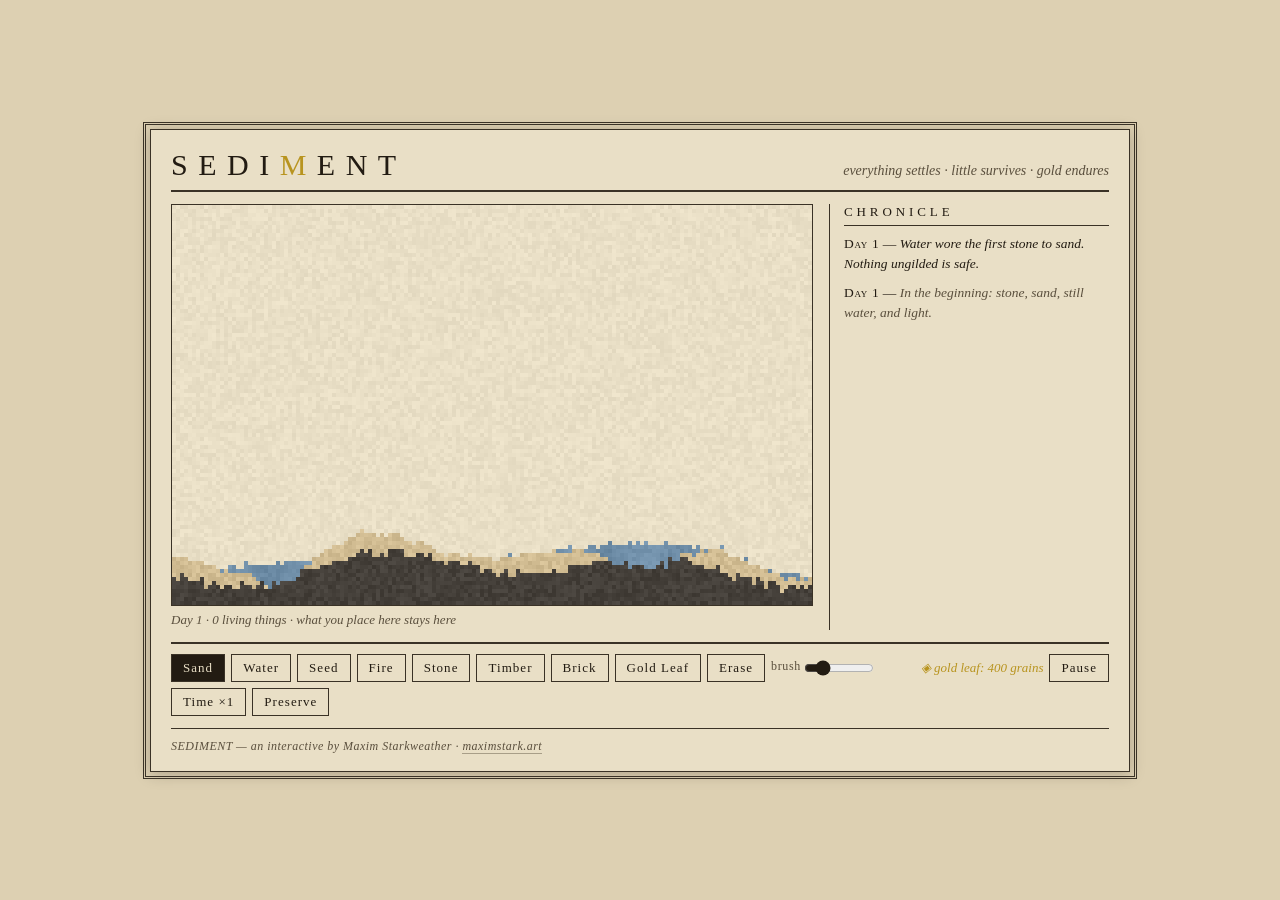
==== commit 11c7ca38: "Share card, README and e2e checks point at maximstark.art Co-Authored-By: Claude Opus 5.5 <noreply@a" ====
--- a/src/index.html
+++ b/src/index.html
@@ -11,11 +11,11 @@
 <meta property="og:title" content="SEDIMENT — a small world that remembers">
 <meta property="og:description" content="A small persistent world of sand, water, fire, and gold that remembers what you build.">
 <meta property="og:url" content="https://maximstark.art/sediment/">
-<meta property="og:image" content="https://maximstark.art/sediment/og.png">
+<meta property="og:image" content="https://maximstark.art/sediment/og.png?v=2">
 <meta name="twitter:card" content="summary_large_image">
 <meta name="twitter:title" content="SEDIMENT — a small world that remembers">
 <meta name="twitter:description" content="A small persistent world of sand, water, fire, and gold that remembers what you build.">
-<meta name="twitter:image" content="https://maximstark.art/sediment/og.png">
+<meta name="twitter:image" content="https://maximstark.art/sediment/og.png?v=2">
 <meta name="theme-color" content="#ddd0b2">
 <link rel="canonical" href="https://maximstark.art/sediment/">
 <link rel="icon" href="data:image/svg+xml,%3Csvg xmlns='http://www.w3.org/2000/svg' viewBox='0 0 32 32'%3E%3Crect width='32' height='32' fill='%23e9dfc6'/%3E%3Cpath d='M16 2.5 27.5 16 16 29.5 4.5 16Z' fill='%23b8941f'/%3E%3Cpath d='M16 9.5 22 16l-6 6.5L10 16Z' fill='%23e9dfc6'/%3E%3C/svg%3E">
